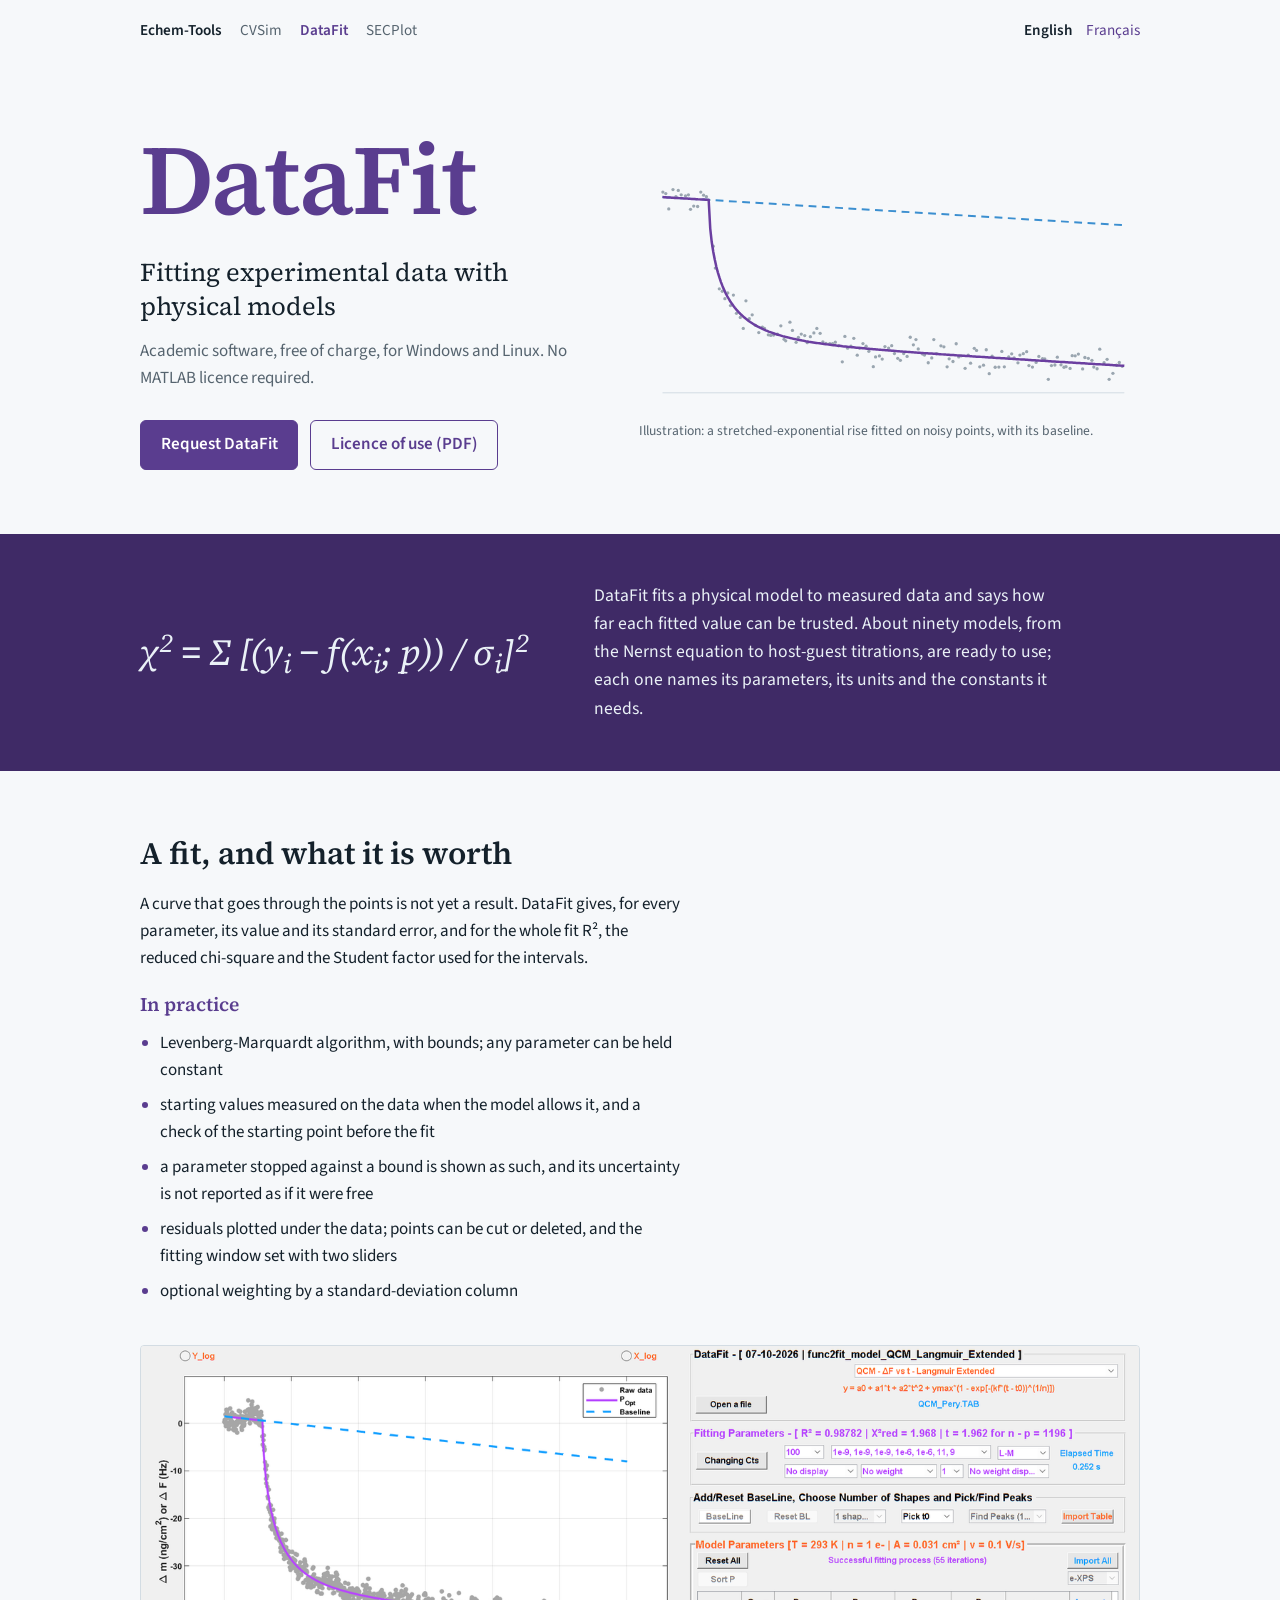
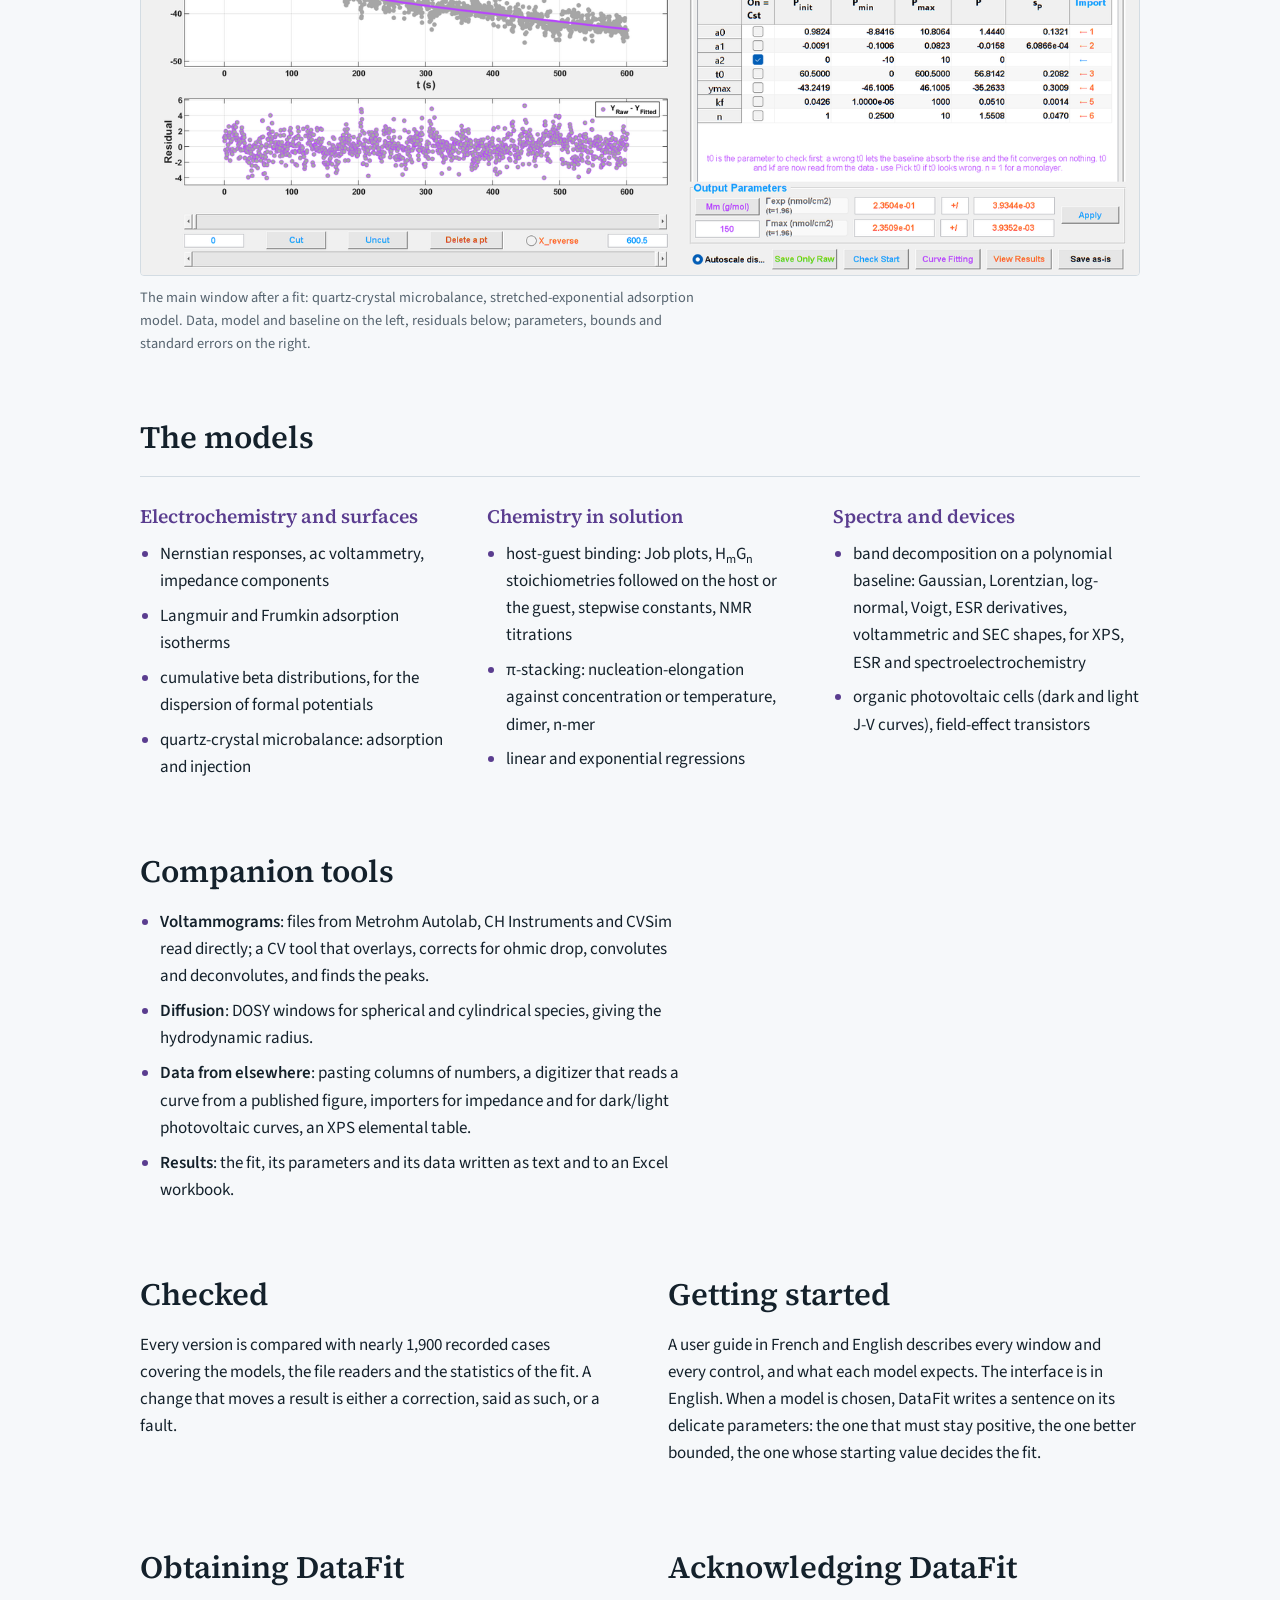
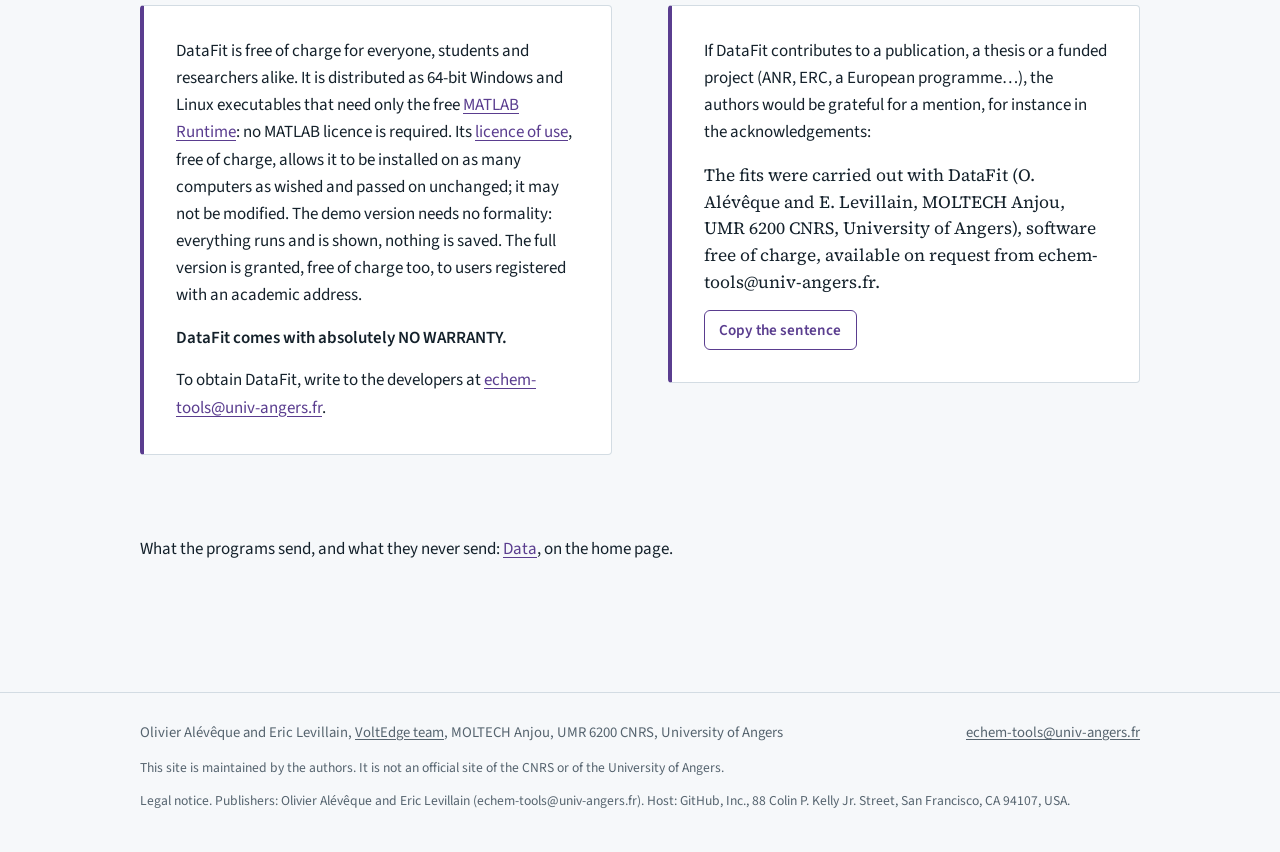
==== datafit/index.html @ 2f6a6019 "Add files via upload" ====
<!doctype html>
<html lang="en">
<head>
<meta charset="utf-8">
<meta name="viewport" content="width=device-width, initial-scale=1">
<title>DataFit · Fitting experimental data with physical models</title>
<meta name="description" content="DataFit is academic software, free of charge, that fits about ninety physical models to experimental data: electrochemistry, adsorption, titrations, self-assembly, organic devices, band decomposition. Windows and Linux.">
<link rel="alternate" hreflang="en" href="./">
<link rel="alternate" hreflang="fr" href="fr/">
<link rel="icon" href="../images/favicon-datafit.svg" type="image/svg+xml">
<link rel="stylesheet" href="../assets/fonts.css">
<link rel="stylesheet" href="../assets/style.css">
</head>
<body class="app-datafit">

<header class="topbar">
  <nav class="sitenav" aria-label="Echem-Tools">
    <a class="brand" href="../">Echem-Tools</a>
    <a href="../cvsim/">CVSim</a>
    <a href="../datafit/" aria-current="page">DataFit</a>
    <a href="../secplot/">SECPlot</a>
  </nav>
  <nav class="lang" aria-label="Language">
    <span aria-current="page">English</span>
    <a href="fr/" hreflang="fr" lang="fr">Français</a>
  </nav>
</header>

<main>

  <section class="hero">
    <div>
      <h1>DataFit</h1>
      <p class="tagline">Fitting experimental data with physical models</p>
      <p class="platform">Academic software, free of charge, for Windows and Linux. No MATLAB licence required.</p>
      <div class="actions">
        <a class="btn btn-primary" href="mailto:echem-tools@univ-angers.fr?subject=DataFit%20request">Request DataFit</a>
        <a class="btn btn-secondary" href="../docs/DataFit_Licence.pdf">Licence of use (PDF)</a>
      </div>
    </div>
    <figure class="hero-figure">
      <img src="../images/hero-fit.svg" width="640" height="320" alt="Measured points, the fitted model and its baseline">
      <figcaption>Illustration: a stretched-exponential rise fitted on noisy points, with its baseline.</figcaption>
    </figure>
  </section>

  <section class="board" aria-label="The quantity a fit minimises">
    <div class="board-inner">
      <p class="equations">χ<sup>2</sup> = Σ [(y<sub>i</sub> − f(x<sub>i</sub>; p)) / σ<sub>i</sub>]<sup>2</sup></p>
      <p class="lead">DataFit fits a physical model to measured data and says how far each fitted value can be trusted. About ninety models, from the Nernst equation to host-guest titrations, are ready to use; each one names its parameters, its units and the constants it needs.</p>
    </div>
  </section>

  <section class="section">
    <div class="stack">
      <div class="prose">
        <h2>A fit, and what it is worth</h2>
        <p>A curve that goes through the points is not yet a result. DataFit gives, for every parameter, its value and its standard error, and for the whole fit R², the reduced chi-square and the Student factor used for the intervals.</p>
        <h3>In practice</h3>
        <ul class="plain">
          <li>Levenberg-Marquardt algorithm, with bounds; any parameter can be held constant</li>
          <li>starting values measured on the data when the model allows it, and a check of the starting point before the fit</li>
          <li>a parameter stopped against a bound is shown as such, and its uncertainty is not reported as if it were free</li>
          <li>residuals plotted under the data; points can be cut or deleted, and the fitting window set with two sliders</li>
          <li>optional weighting by a standard-deviation column</li>
        </ul>
      </div>
      <figure class="fig" data-file="images/datafit-window.png">
        <img src="../images/datafit-window.png" alt="The main window of DataFit after a fit" loading="lazy">
        <figcaption>The main window after a fit: quartz-crystal microbalance, stretched-exponential adsorption model. Data, model and baseline on the left, residuals below; parameters, bounds and standard errors on the right.</figcaption>
      </figure>
    </div>
  </section>

  <section class="section" aria-labelledby="models">
    <h2 id="models">The models</h2>
    <div class="columns">
      <div>
        <h3>Electrochemistry and surfaces</h3>
        <ul class="plain">
          <li>Nernstian responses, ac voltammetry, impedance components</li>
          <li>Langmuir and Frumkin adsorption isotherms</li>
          <li>cumulative beta distributions, for the dispersion of formal potentials</li>
          <li>quartz-crystal microbalance: adsorption and injection</li>
        </ul>
      </div>
      <div>
        <h3>Chemistry in solution</h3>
        <ul class="plain">
          <li>host-guest binding: Job plots, H<sub>m</sub>G<sub>n</sub> stoichiometries followed on the host or the guest, stepwise constants, NMR titrations</li>
          <li>π-stacking: nucleation-elongation against concentration or temperature, dimer, n-mer</li>
          <li>linear and exponential regressions</li>
        </ul>
      </div>
      <div>
        <h3>Spectra and devices</h3>
        <ul class="plain">
          <li>band decomposition on a polynomial baseline: Gaussian, Lorentzian, log-normal, Voigt, ESR derivatives, voltammetric and SEC shapes, for XPS, ESR and spectroelectrochemistry</li>
          <li>organic photovoltaic cells (dark and light J-V curves), field-effect transistors</li>
        </ul>
      </div>
    </div>
  </section>

  <section class="section">
    <div class="prose">
      <h2>Companion tools</h2>
      <ul class="plain">
        <li><strong>Voltammograms</strong>: files from Metrohm Autolab, CH Instruments and CVSim read directly; a CV tool that overlays, corrects for ohmic drop, convolutes and deconvolutes, and finds the peaks.</li>
        <li><strong>Diffusion</strong>: DOSY windows for spherical and cylindrical species, giving the hydrodynamic radius.</li>
        <li><strong>Data from elsewhere</strong>: pasting columns of numbers, a digitizer that reads a curve from a published figure, importers for impedance and for dark/light photovoltaic curves, an XPS elemental table.</li>
        <li><strong>Results</strong>: the fit, its parameters and its data written as text and to an Excel workbook.</li>
      </ul>
    </div>
  </section>

  <section class="section">
    <div class="split">
      <div class="prose">
        <h2>Checked</h2>
        <p>Every version is compared with nearly 1,900 recorded cases covering the models, the file readers and the statistics of the fit. A change that moves a result is either a correction, said as such, or a fault.</p>
      </div>
      <div class="prose">
        <h2>Getting started</h2>
        <p>A user guide in French and English describes every window and every control, and what each model expects. The interface is in English. When a model is chosen, DataFit writes a sentence on its delicate parameters: the one that must stay positive, the one better bounded, the one whose starting value decides the fit.</p>
      </div>
    </div>
  </section>

  <section class="section" id="obtain">
    <div class="split">
      <div>
        <h2>Obtaining DataFit</h2>
        <div class="panel">
          <p>DataFit is free of charge for everyone, students and researchers alike. It is distributed as 64-bit Windows and Linux executables that need only the free <a href="https://www.mathworks.com/products/compiler/matlab-runtime.html">MATLAB Runtime</a>: no MATLAB licence is required. Its <a href="../docs/DataFit_Licence.pdf">licence of use</a>, free of charge, allows it to be installed on as many computers as wished and passed on unchanged; it may not be modified. The demo version needs no formality: everything runs and is shown, nothing is saved. The full version is granted, free of charge too, to users registered with an academic address.</p>
          <p class="warranty">DataFit comes with absolutely NO WARRANTY.</p>
          <p>To obtain DataFit, write to the developers at <a href="mailto:echem-tools@univ-angers.fr?subject=DataFit%20request">echem-tools@univ-angers.fr</a>.</p>
        </div>
      </div>
      <div>
        <h2>Acknowledging DataFit</h2>
        <div class="panel">
          <p>If DataFit contributes to a publication, a thesis or a funded project (ANR, ERC, a European programme…), the authors would be grateful for a mention, for instance in the acknowledgements:</p>
          <blockquote class="cite" id="cite-text">The fits were carried out with DataFit (O. Alévêque and E. Levillain, MOLTECH Anjou, UMR 6200 CNRS, University of Angers), software free of charge, available on request from echem-tools@univ-angers.fr.</blockquote>
          <button class="copy" type="button" data-target="cite-text" data-done="Copied">Copy the sentence</button><span class="copy-status" role="status" aria-live="polite"></span>
        </div>
      </div>
    </div>
  </section>

  <section class="section">
    <p class="note">What the programs send, and what they never send: <a href="../#data">Data</a>, on the home page.</p>
  </section>

</main>

<footer>
  <div class="footer-inner">
    <p>Olivier Alévêque and Eric Levillain, <a href="https://moltech-anjou.univ-angers.fr/en/research/team-voltedge.html">VoltEdge team</a>, MOLTECH Anjou, UMR 6200 CNRS, University of Angers</p>
    <p><a href="mailto:echem-tools@univ-angers.fr">echem-tools@univ-angers.fr</a></p>
    <p class="note">This site is maintained by the authors. It is not an official site of the CNRS or of the University of Angers.</p>
    <p class="note">Legal notice. Publishers: Olivier Alévêque and Eric Levillain (echem-tools@univ-angers.fr). Host: GitHub, Inc., 88 Colin P. Kelly Jr. Street, San Francisco, CA 94107, USA.</p>
  </div>
</footer>

<script src="../assets/site.js"></script>
</body>
</html>
---- assets/fonts.css ----
/* Self-hosted fonts (SIL Open Font License 1.1), from @fontsource.
   Served by the site itself: no visitor request goes to a font service. */
@font-face {
  font-family: 'Source Sans 3';
  font-style: normal;
  font-display: swap;
  font-weight: 400;
  src: url(fonts/source-sans-3-greek-400-normal.woff2) format('woff2');
  unicode-range: U+0370-0377,U+037A-037F,U+0384-038A,U+038C,U+038E-03A1,U+03A3-03FF;
}
@font-face {
  font-family: 'Source Sans 3';
  font-style: normal;
  font-display: swap;
  font-weight: 400;
  src: url(fonts/source-sans-3-latin-ext-400-normal.woff2) format('woff2');
  unicode-range: U+0100-02BA,U+02BD-02C5,U+02C7-02CC,U+02CE-02D7,U+02DD-02FF,U+0304,U+0308,U+0329,U+1D00-1DBF,U+1E00-1E9F,U+1EF2-1EFF,U+2020,U+20A0-20AB,U+20AD-20C0,U+2113,U+2C60-2C7F,U+A720-A7FF;
}
@font-face {
  font-family: 'Source Sans 3';
  font-style: normal;
  font-display: swap;
  font-weight: 400;
  src: url(fonts/source-sans-3-latin-400-normal.woff2) format('woff2');
  unicode-range: U+0000-00FF,U+0131,U+0152-0153,U+02BB-02BC,U+02C6,U+02DA,U+02DC,U+0304,U+0308,U+0329,U+2000-206F,U+20AC,U+2122,U+2191,U+2193,U+2212,U+2215,U+FEFF,U+FFFD;
}
@font-face {
  font-family: 'Source Sans 3';
  font-style: normal;
  font-display: swap;
  font-weight: 600;
  src: url(fonts/source-sans-3-greek-600-normal.woff2) format('woff2');
  unicode-range: U+0370-0377,U+037A-037F,U+0384-038A,U+038C,U+038E-03A1,U+03A3-03FF;
}
@font-face {
  font-family: 'Source Sans 3';
  font-style: normal;
  font-display: swap;
  font-weight: 600;
  src: url(fonts/source-sans-3-latin-ext-600-normal.woff2) format('woff2');
  unicode-range: U+0100-02BA,U+02BD-02C5,U+02C7-02CC,U+02CE-02D7,U+02DD-02FF,U+0304,U+0308,U+0329,U+1D00-1DBF,U+1E00-1E9F,U+1EF2-1EFF,U+2020,U+20A0-20AB,U+20AD-20C0,U+2113,U+2C60-2C7F,U+A720-A7FF;
}
@font-face {
  font-family: 'Source Sans 3';
  font-style: normal;
  font-display: swap;
  font-weight: 600;
  src: url(fonts/source-sans-3-latin-600-normal.woff2) format('woff2');
  unicode-range: U+0000-00FF,U+0131,U+0152-0153,U+02BB-02BC,U+02C6,U+02DA,U+02DC,U+0304,U+0308,U+0329,U+2000-206F,U+20AC,U+2122,U+2191,U+2193,U+2212,U+2215,U+FEFF,U+FFFD;
}
@font-face {
  font-family: 'Source Serif 4';
  font-style: normal;
  font-display: swap;
  font-weight: 400;
  src: url(fonts/source-serif-4-greek-400-normal.woff2) format('woff2');
  unicode-range: U+0370-0377,U+037A-037F,U+0384-038A,U+038C,U+038E-03A1,U+03A3-03FF;
}
@font-face {
  font-family: 'Source Serif 4';
  font-style: normal;
  font-display: swap;
  font-weight: 400;
  src: url(fonts/source-serif-4-latin-ext-400-normal.woff2) format('woff2');
  unicode-range: U+0100-02BA,U+02BD-02C5,U+02C7-02CC,U+02CE-02D7,U+02DD-02FF,U+0304,U+0308,U+0329,U+1D00-1DBF,U+1E00-1E9F,U+1EF2-1EFF,U+2020,U+20A0-20AB,U+20AD-20C0,U+2113,U+2C60-2C7F,U+A720-A7FF;
}
@font-face {
  font-family: 'Source Serif 4';
  font-style: normal;
  font-display: swap;
  font-weight: 400;
  src: url(fonts/source-serif-4-latin-400-normal.woff2) format('woff2');
  unicode-range: U+0000-00FF,U+0131,U+0152-0153,U+02BB-02BC,U+02C6,U+02DA,U+02DC,U+0304,U+0308,U+0329,U+2000-206F,U+20AC,U+2122,U+2191,U+2193,U+2212,U+2215,U+FEFF,U+FFFD;
}
@font-face {
  font-family: 'Source Serif 4';
  font-style: normal;
  font-display: swap;
  font-weight: 600;
  src: url(fonts/source-serif-4-greek-600-normal.woff2) format('woff2');
  unicode-range: U+0370-0377,U+037A-037F,U+0384-038A,U+038C,U+038E-03A1,U+03A3-03FF;
}
@font-face {
  font-family: 'Source Serif 4';
  font-style: normal;
  font-display: swap;
  font-weight: 600;
  src: url(fonts/source-serif-4-latin-ext-600-normal.woff2) format('woff2');
  unicode-range: U+0100-02BA,U+02BD-02C5,U+02C7-02CC,U+02CE-02D7,U+02DD-02FF,U+0304,U+0308,U+0329,U+1D00-1DBF,U+1E00-1E9F,U+1EF2-1EFF,U+2020,U+20A0-20AB,U+20AD-20C0,U+2113,U+2C60-2C7F,U+A720-A7FF;
}
@font-face {
  font-family: 'Source Serif 4';
  font-style: normal;
  font-display: swap;
  font-weight: 600;
  src: url(fonts/source-serif-4-latin-600-normal.woff2) format('woff2');
  unicode-range: U+0000-00FF,U+0131,U+0152-0153,U+02BB-02BC,U+02C6,U+02DA,U+02DC,U+0304,U+0308,U+0329,U+2000-206F,U+20AC,U+2122,U+2191,U+2193,U+2212,U+2215,U+FEFF,U+FFFD;
}
@font-face {
  font-family: 'Source Serif 4';
  font-style: italic;
  font-display: swap;
  font-weight: 400;
  src: url(fonts/source-serif-4-greek-400-italic.woff2) format('woff2');
  unicode-range: U+0370-0377,U+037A-037F,U+0384-038A,U+038C,U+038E-03A1,U+03A3-03FF;
}
@font-face {
  font-family: 'Source Serif 4';
  font-style: italic;
  font-display: swap;
  font-weight: 400;
  src: url(fonts/source-serif-4-latin-ext-400-italic.woff2) format('woff2');
  unicode-range: U+0100-02BA,U+02BD-02C5,U+02C7-02CC,U+02CE-02D7,U+02DD-02FF,U+0304,U+0308,U+0329,U+1D00-1DBF,U+1E00-1E9F,U+1EF2-1EFF,U+2020,U+20A0-20AB,U+20AD-20C0,U+2113,U+2C60-2C7F,U+A720-A7FF;
}
@font-face {
  font-family: 'Source Serif 4';
  font-style: italic;
  font-display: swap;
  font-weight: 400;
  src: url(fonts/source-serif-4-latin-400-italic.woff2) format('woff2');
  unicode-range: U+0000-00FF,U+0131,U+0152-0153,U+02BB-02BC,U+02C6,U+02DA,U+02DC,U+0304,U+0308,U+0329,U+2000-206F,U+20AC,U+2122,U+2191,U+2193,U+2212,U+2215,U+FEFF,U+FFFD;
}
---- assets/style.css ----
/* Echem-Tools — site stylesheet (the home page and the pages of CVSim, DataFit and SECPlot, in English and French) */

:root {
  --paper: #F6F8FA;
  --surface: #FFFFFF;
  --ink: #14212B;
  --muted: #56646F;
  --rule: #D3DCE3;
  --accent: #1F5A85;
  --accent-deep: #163F5E;
  --accent-soft: #E6EEF5;

  --serif: "Source Serif 4", Georgia, "Times New Roman", serif;
  --sans: "Source Sans 3", "Segoe UI", Helvetica, Arial, sans-serif;

  --measure: 68ch;
  --wide: 1080px;
  --gutter: clamp(16px, 4vw, 40px);
}

*,
*::before,
*::after { box-sizing: border-box; }

html { -webkit-text-size-adjust: 100%; }

body {
  margin: 0;
  background: var(--paper);
  color: var(--ink);
  font-family: var(--sans);
  font-size: 1.0625rem;
  line-height: 1.6;
}

img, svg { max-width: 100%; height: auto; display: block; }

a { color: var(--accent); text-underline-offset: 0.15em; }
a:hover { color: var(--accent-deep); }

:focus-visible {
  outline: 3px solid var(--accent);
  outline-offset: 3px;
  border-radius: 2px;
}

sub, sup { font-size: 0.72em; line-height: 0; }

/* ---------- Top bar ---------- */

.topbar {
  max-width: var(--wide);
  margin: 0 auto;
  padding: 18px var(--gutter);
  display: flex;
  justify-content: space-between;
  align-items: baseline;
  gap: 16px;
  font-size: 0.95rem;
  color: var(--muted);
}

.topbar .lab { color: var(--muted); text-decoration: none; }
.topbar .lab:hover { color: var(--ink); text-decoration: underline; }

.lang { display: flex; gap: 14px; }
.lang a, .lang span { text-decoration: none; }
.lang [aria-current="page"] { color: var(--ink); font-weight: 600; }

/* ---------- Hero ---------- */

.hero {
  max-width: var(--wide);
  margin: 0 auto;
  padding: clamp(24px, 6vw, 72px) var(--gutter) clamp(32px, 6vw, 64px);
  display: grid;
  grid-template-columns: minmax(0, 1fr) minmax(0, 1.15fr);
  gap: clamp(24px, 5vw, 64px);
  align-items: center;
}

.hero h1 {
  font-family: var(--serif);
  font-weight: 600;
  font-size: clamp(3.4rem, 9vw, 6.2rem);
  line-height: 0.95;
  letter-spacing: -0.02em;
  color: var(--accent);
  margin: 0 0 0.3em;
}

.hero .tagline {
  font-family: var(--serif);
  font-size: clamp(1.25rem, 2.4vw, 1.6rem);
  line-height: 1.3;
  margin: 0 0 0.6em;
}

.hero .platform { color: var(--muted); margin: 0 0 1.6em; }

.actions { display: flex; flex-wrap: wrap; gap: 12px; }

.btn {
  display: inline-block;
  padding: 0.62em 1.15em;
  border-radius: 6px;
  font-weight: 600;
  text-decoration: none;
  border: 1.5px solid var(--accent);
}
.btn-primary { background: var(--accent); color: #fff; }
.btn-primary:hover { background: var(--accent-deep); border-color: var(--accent-deep); color: #fff; }
.btn-secondary { background: transparent; color: var(--accent); }
.btn-secondary:hover { background: var(--accent-soft); }

.hero-figure { margin: 0; }
.hero-figure figcaption {
  margin-top: 10px;
  font-size: 0.85rem;
  color: var(--muted);
}

/* ---------- Mechanism strip ---------- */

.board {
  background: var(--accent-deep);
  color: #EAF1F7;
}
.board-inner {
  max-width: var(--wide);
  margin: 0 auto;
  padding: clamp(28px, 5vw, 48px) var(--gutter);
  display: grid;
  grid-template-columns: minmax(0, 1fr) minmax(0, 1.4fr);
  gap: clamp(20px, 5vw, 64px);
  align-items: center;
}
.board .equations {
  font-family: var(--serif);
  font-style: italic;
  font-size: clamp(1.5rem, 3.4vw, 2.3rem);
  line-height: 1.45;
  margin: 0;
}
.board p.lead { margin: 0; font-size: 1.1rem; max-width: 52ch; }

/* ---------- Content ---------- */

main { padding-bottom: 24px; }

.section {
  max-width: var(--wide);
  margin: 0 auto;
  padding: clamp(36px, 6vw, 64px) var(--gutter) 0;
}

.section h2,
.split h2 {
  font-family: var(--serif);
  font-weight: 600;
  font-size: clamp(1.55rem, 2.6vw, 1.95rem);
  line-height: 1.2;
  margin: 0 0 0.6em;
  color: var(--ink);
}

.section h3 {
  font-family: var(--serif);
  font-weight: 600;
  font-size: 1.2rem;
  margin: 0 0 0.5em;
  color: var(--accent);
}

.prose { max-width: var(--measure); }
.prose p { margin: 0 0 1em; }

ul.plain { margin: 0; padding-left: 1.15em; }
ul.plain li { margin: 0 0 0.45em; }
ul.plain li::marker { color: var(--accent); }

.split {
  display: grid;
  grid-template-columns: minmax(0, 1fr) minmax(0, 1fr);
  gap: clamp(24px, 5vw, 56px);
  align-items: start;
}

.columns {
  display: grid;
  grid-template-columns: repeat(3, minmax(0, 1fr));
  gap: clamp(20px, 4vw, 40px);
  border-top: 1px solid var(--rule);
  padding-top: 24px;
}

/* ---------- Figures ---------- */

figure.fig { margin: 0; }
figure.fig img {
  width: 100%;
  background: var(--surface);
  border: 1px solid var(--rule);
  border-radius: 4px;
}
figure.fig figcaption {
  margin-top: 10px;
  font-size: 0.9rem;
  color: var(--muted);
  max-width: 60ch;
}

/* Shown only while an image file has not been added to /images yet */
figure.fig.missing img { display: none; }
figure.fig.missing::before {
  content: attr(data-file);
  display: flex;
  align-items: center;
  justify-content: center;
  min-height: 220px;
  border: 1.5px dashed var(--rule);
  border-radius: 4px;
  color: var(--muted);
  font-size: 0.9rem;
  background: var(--surface);
}

/* ---------- Obtain / cite ---------- */

.panel {
  background: var(--surface);
  border: 1px solid var(--rule);
  border-left: 4px solid var(--accent);
  border-radius: 4px;
  padding: clamp(20px, 3vw, 32px);
}
.panel p { margin: 0 0 0.9em; }
.panel p:last-child { margin-bottom: 0; }

.warranty { font-weight: 600; }

blockquote.cite {
  margin: 0 0 14px;
  padding: 0;
  font-family: var(--serif);
  font-size: 1.08rem;
  line-height: 1.55;
}

.copy {
  font: inherit;
  font-size: 0.95rem;
  font-weight: 600;
  padding: 0.45em 0.95em;
  border-radius: 6px;
  border: 1.5px solid var(--accent);
  background: transparent;
  color: var(--accent);
  cursor: pointer;
}
.copy:hover { background: var(--accent-soft); }
.copy-status { margin-left: 10px; font-size: 0.9rem; color: var(--muted); }

/* ---------- Footer ---------- */

footer {
  margin-top: clamp(48px, 8vw, 88px);
  border-top: 1px solid var(--rule);
}
.footer-inner {
  max-width: var(--wide);
  margin: 0 auto;
  padding: 28px var(--gutter) 40px;
  display: flex;
  flex-wrap: wrap;
  justify-content: space-between;
  gap: 12px 32px;
  font-size: 0.92rem;
  color: var(--muted);
}
.footer-inner p { margin: 0; }
.footer-inner a { color: var(--muted); }
.footer-inner a:hover { color: var(--ink); }

/* ---------- Responsive ---------- */

@media (max-width: 820px) {
  .hero,
  .board-inner,
  .split { grid-template-columns: minmax(0, 1fr); }
  .columns { grid-template-columns: minmax(0, 1fr); }
  .hero-figure { order: 2; }
}

@media (max-width: 480px) {
  .topbar { flex-direction: column; gap: 6px; }
  .btn { width: 100%; text-align: center; }
}

@media print {
  .actions, .copy, .lang { display: none; }
  body { background: #fff; }
  .board { background: #fff; color: var(--ink); }
}

/* Prose followed by a full-width figure (wide window captures) */
.stack { display: grid; gap: clamp(20px, 3vw, 32px); }
.stack figure.fig figcaption { max-width: 80ch; }

.footer-inner .note { flex-basis: 100%; font-size: 0.85rem; }

/* ---------- One site, three programs (Echem-Tools) ---------- */

body.app-datafit { --accent: #5A3D8F; --accent-deep: #3F2A66; --accent-soft: #EEEAF5; }
body.app-secplot { --accent: #1D6B66; --accent-deep: #134B47; --accent-soft: #E4F1EF; }

.sitenav { display: flex; flex-wrap: wrap; gap: 6px 18px; align-items: baseline; }
.sitenav a { color: var(--muted); text-decoration: none; }
.sitenav a:hover { color: var(--ink); text-decoration: underline; }
.sitenav .brand { color: var(--ink); font-weight: 600; }
.sitenav [aria-current="page"] { color: var(--accent); font-weight: 600; }

.cards {
  display: grid;
  grid-template-columns: repeat(3, minmax(0, 1fr));
  gap: clamp(16px, 3vw, 28px);
}
.card {
  background: var(--surface);
  border: 1px solid var(--rule);
  border-top: 4px solid var(--card, var(--accent));
  border-radius: 4px;
  padding: 0 0 18px;
  display: flex;
  flex-direction: column;
}
.card img { width: 100%; border-bottom: 1px solid var(--rule); background: var(--paper); }
.card h3 {
  font-family: var(--serif);
  font-size: 1.6rem;
  color: var(--card, var(--accent));
  margin: 16px 20px 4px;
}
.card p { margin: 0 20px 12px; }
.card .more { margin-top: auto; font-weight: 600; }
.card .more a { color: var(--card, var(--accent)); }
.card.cvsim { --card: #1F5A85; }
.card.datafit { --card: #5A3D8F; }
.card.secplot { --card: #1D6B66; }

@media (max-width: 860px) {
  .cards { grid-template-columns: minmax(0, 1fr); }
}

.hero.solo { grid-template-columns: minmax(0, 1fr); }
.hero.solo h1 { font-size: clamp(3rem, 7vw, 5rem); }
.hero.solo .tagline { max-width: 40ch; }
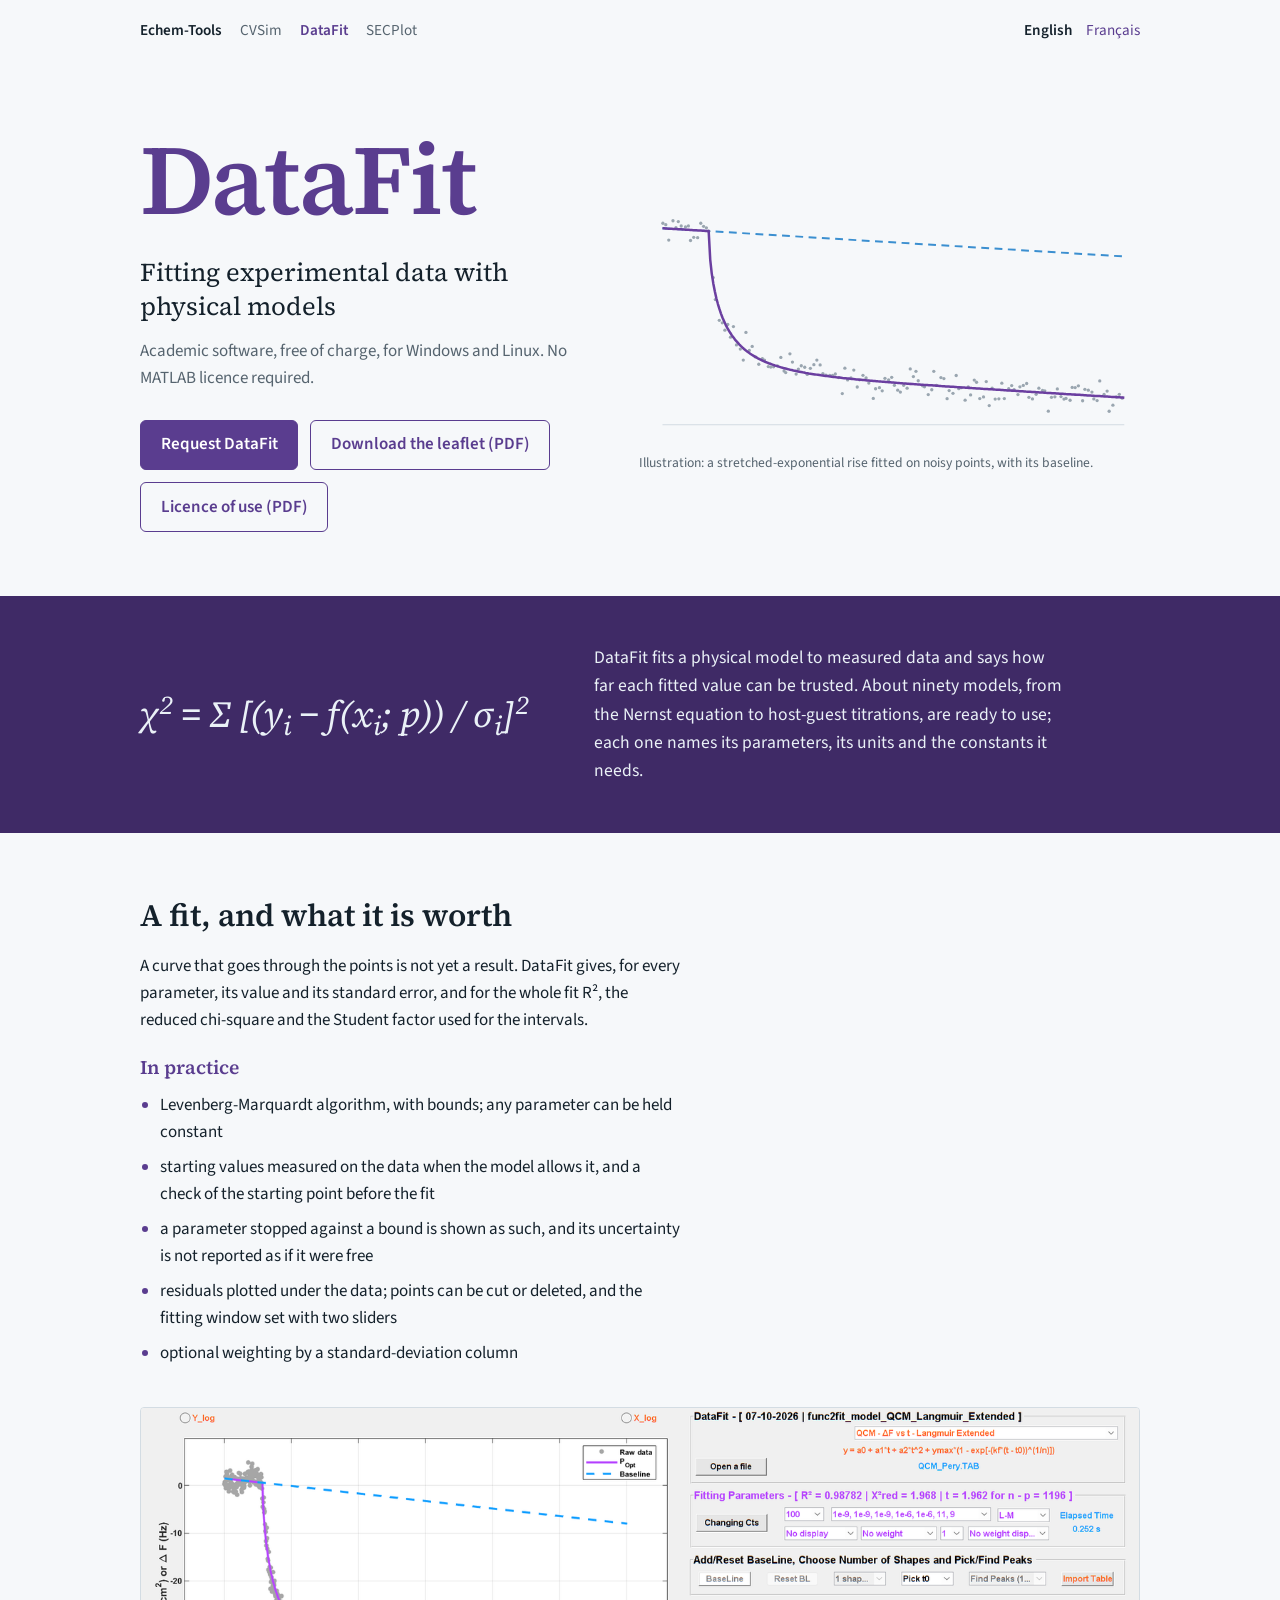
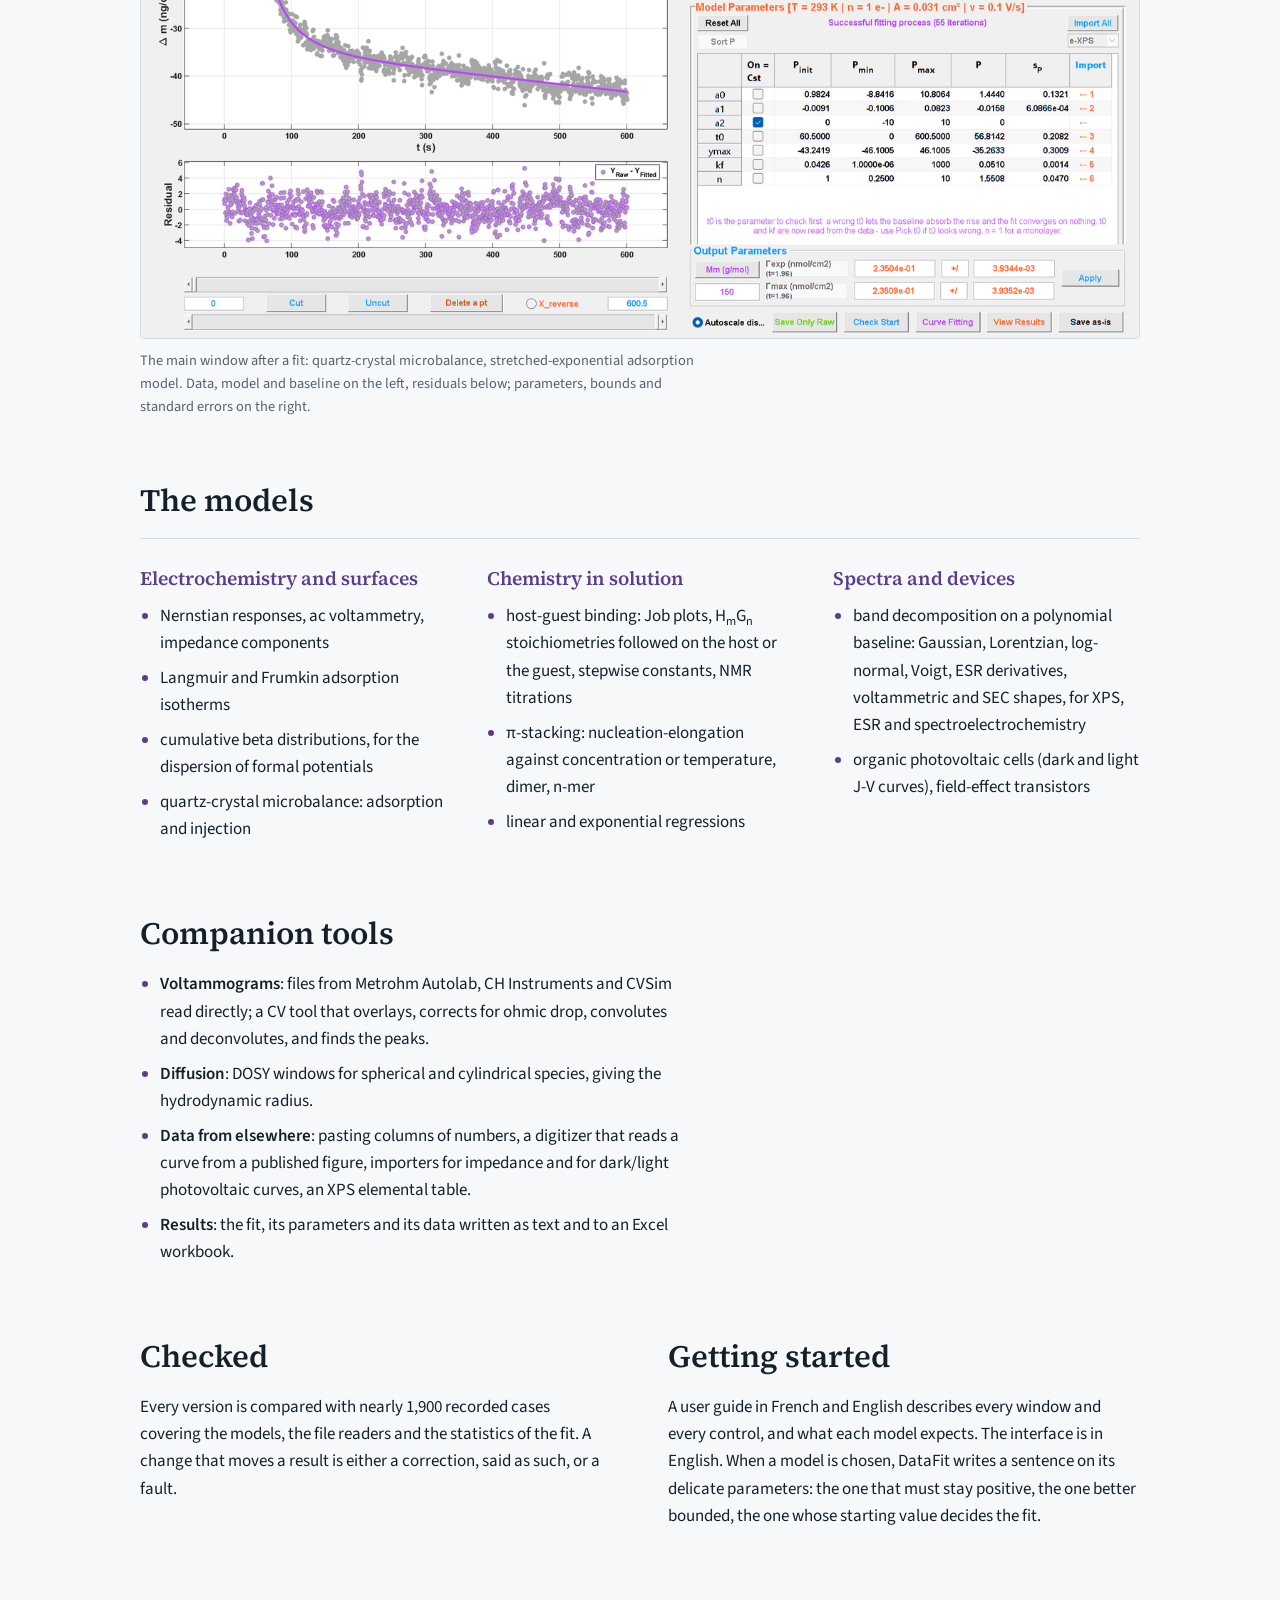
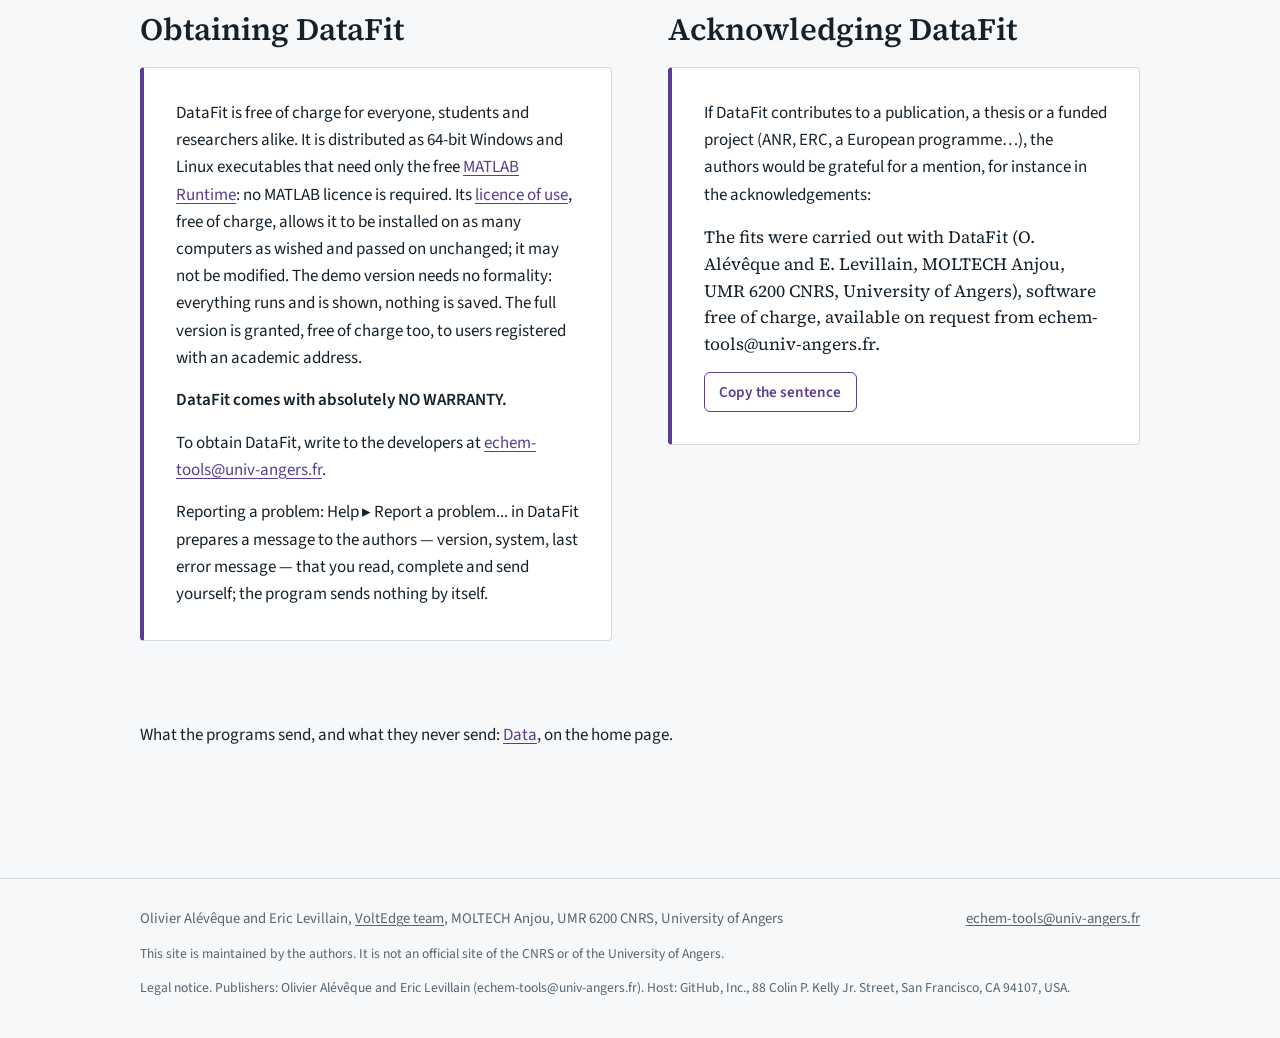
==== commit 3bbc710c: "Add files via upload" ====
--- a/datafit/index.html
+++ b/datafit/index.html
@@ -35,6 +35,7 @@
       <p class="platform">Academic software, free of charge, for Windows and Linux. No MATLAB licence required.</p>
       <div class="actions">
         <a class="btn btn-primary" href="mailto:echem-tools@univ-angers.fr?subject=DataFit%20request">Request DataFit</a>
+        <a class="btn btn-secondary" href="../docs/DataFit_Leaflet_EN.pdf">Download the leaflet (PDF)</a>
         <a class="btn btn-secondary" href="../docs/DataFit_Licence.pdf">Licence of use (PDF)</a>
       </div>
     </div>
@@ -135,6 +136,7 @@
           <p>DataFit is free of charge for everyone, students and researchers alike. It is distributed as 64-bit Windows and Linux executables that need only the free <a href="https://www.mathworks.com/products/compiler/matlab-runtime.html">MATLAB Runtime</a>: no MATLAB licence is required. Its <a href="../docs/DataFit_Licence.pdf">licence of use</a>, free of charge, allows it to be installed on as many computers as wished and passed on unchanged; it may not be modified. The demo version needs no formality: everything runs and is shown, nothing is saved. The full version is granted, free of charge too, to users registered with an academic address.</p>
           <p class="warranty">DataFit comes with absolutely NO WARRANTY.</p>
           <p>To obtain DataFit, write to the developers at <a href="mailto:echem-tools@univ-angers.fr?subject=DataFit%20request">echem-tools@univ-angers.fr</a>.</p>
+          <p>Reporting a problem: Help ▸ Report a problem... in DataFit prepares a message to the authors &mdash; version, system, last error message &mdash; that you read, complete and send yourself; the program sends nothing by itself.</p>
         </div>
       </div>
       <div>
